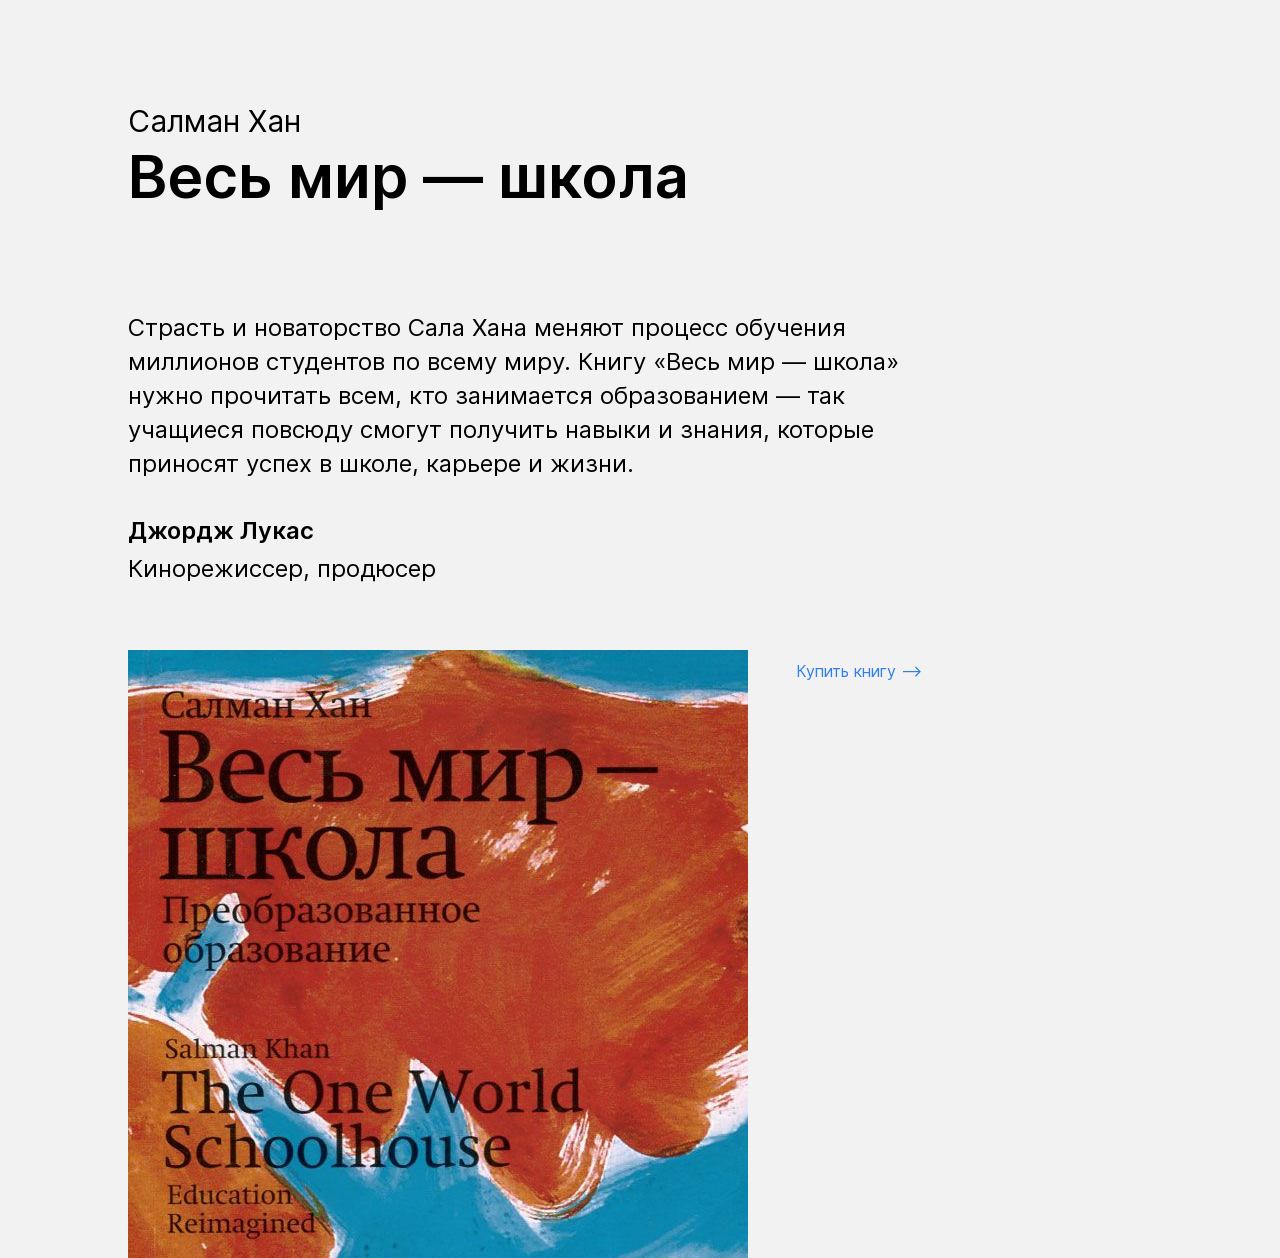
==== index1.html @ 0eb5c7db "my first commit" ====
<!DOCTYPE html>
<html lang="ru">
  <head>
    <meta charset="utf-8" />
    <meta name="viewport" content="width=device-width, initial-scale=1.0" />
    <meta name="description" content="Как научиться учиться">
    <meta name="keywords" content="Техники обучения, метод Фейнмана, школа, учеба, саморазвитие">
    <meta name="author" content="Yandex">
    <link rel="stylesheet" href="vendor/normalize.css" />
    <link rel="stylesheet" href="styles/fonts.css" />
    <link rel="stylesheet" href="styles/style.css" />
    <title>Научиться учиться</title>
  </head>
    <body class="page">
        <section class="khan">
          <div class="khan__container">
            <p class="khan__author">Салман Хан</p>
            <h2 class="khan__title">Весь мир — школа</h2>
            <p class="khan__quote">Страсть и новаторство Сала Хана меняют процесс обучения миллионов студентов по всему миру. Книгу «Весь мир — школа» нужно прочитать всем, кто занимается образованием — так учащиеся повсюду смогут получить навыки и знания, которые приносят успех в школе, карьере и жизни.</p>
            <p class="khan__quote-author">Джордж Лукас</p>
            <p class="khan__quote-author-subline">Кинорежиссер, продюсер</p>
            <div class="book-container">
              <div class="book-pic"></div>
              <p class="buy-link"><a class="buy-link_decoration" href="#">Купить книгу &#10230</a></p>
            </div>
          </div>
        </section>
    </body>
</html>
---- styles/fonts.css ----
@font-face {
    font-family: 'Inter';
    src: url(../fonts/Inter/Inter-Regular.woff2) format('woff2'),
    url(../fonts/Inter/Inter-Regular.woff) format('woff');
    font-weight: normal;
}

@font-face {
    font-family: 'Inter';
    src: url(../fonts/Inter/Inter-Bold.woff2) format('woff2'),
    url(../fonts/Inter/Inter-Bold.woff) format('woff');
    font-weight: bold;
}

@font-face {
    font-family: 'Inter';
    src: url(../fonts/Inter/Inter-SemiBold.woff2) format('woff2'),
    url(../fonts/Inter/Inter-SemiBold.woff) format('woff');
    font-weight: 600;
}
---- styles/style.css ----
@import url(fonts.css);

.page {
  min-width: 1100px;
  /* мы ещё не умеем делать мобильную версию сайта, */
  /* поэтому выше установлена минимальная ширина страницы */
  max-width: 1600px;
  /* выше установили ограничение по максимальной ширине */
  margin: 0 auto;
  /* выше для экранов больше 1600px отцентрировали весь контент */
  background-color: #f2f2f2;
  font-family: "Inter", "Helvetica Neue", Arial, sans-serif;
}

.khan {
  background-color: #f2f2f2;
  margin: 0;
}

.khan__container {
  width: 80%;
  margin: 0 auto;
  padding-top: 100px;
  padding-bottom: 0;
}

.khan__author {
  margin: 0;
  line-height: 42px;
  font-size: 30px;
  font-weight: normal;
}

.khan__title {
  margin: 0;
  line-height: 1.15;
  font-size: 60px;
  font-weight: 600;
}

.khan__quote {
  width: 790px;
  margin-top: 100px;
  margin-bottom: 36px;
  line-height: 34px;
  font-size: 24px;
  font-weight: normal;
}

.khan__quote-author {
  margin: 0;
  line-height: 1.15;
  font-size: 24px;
  font-weight: 600;
}

.khan__quote-author-subline {
  margin: 0;
  margin-top: 10px;
  margin-bottom: 68px;
  line-height: 1.15;
  font-size: 24px;
  font-weight: normal;
}

.book-container {
  display: flex;
}

.book-pic {
  width: 620px;
  height: 608px;
  background-image: url(../images/khan-book.jpg);
}

.buy-link {
  margin: 0;
  margin-left: 48px;
  
}

.buy-link_decoration {
  color: #2f80ed;
  text-decoration: none;
  line-height: 42px;
  font-size: 30x;
  font-weight: normal;
}
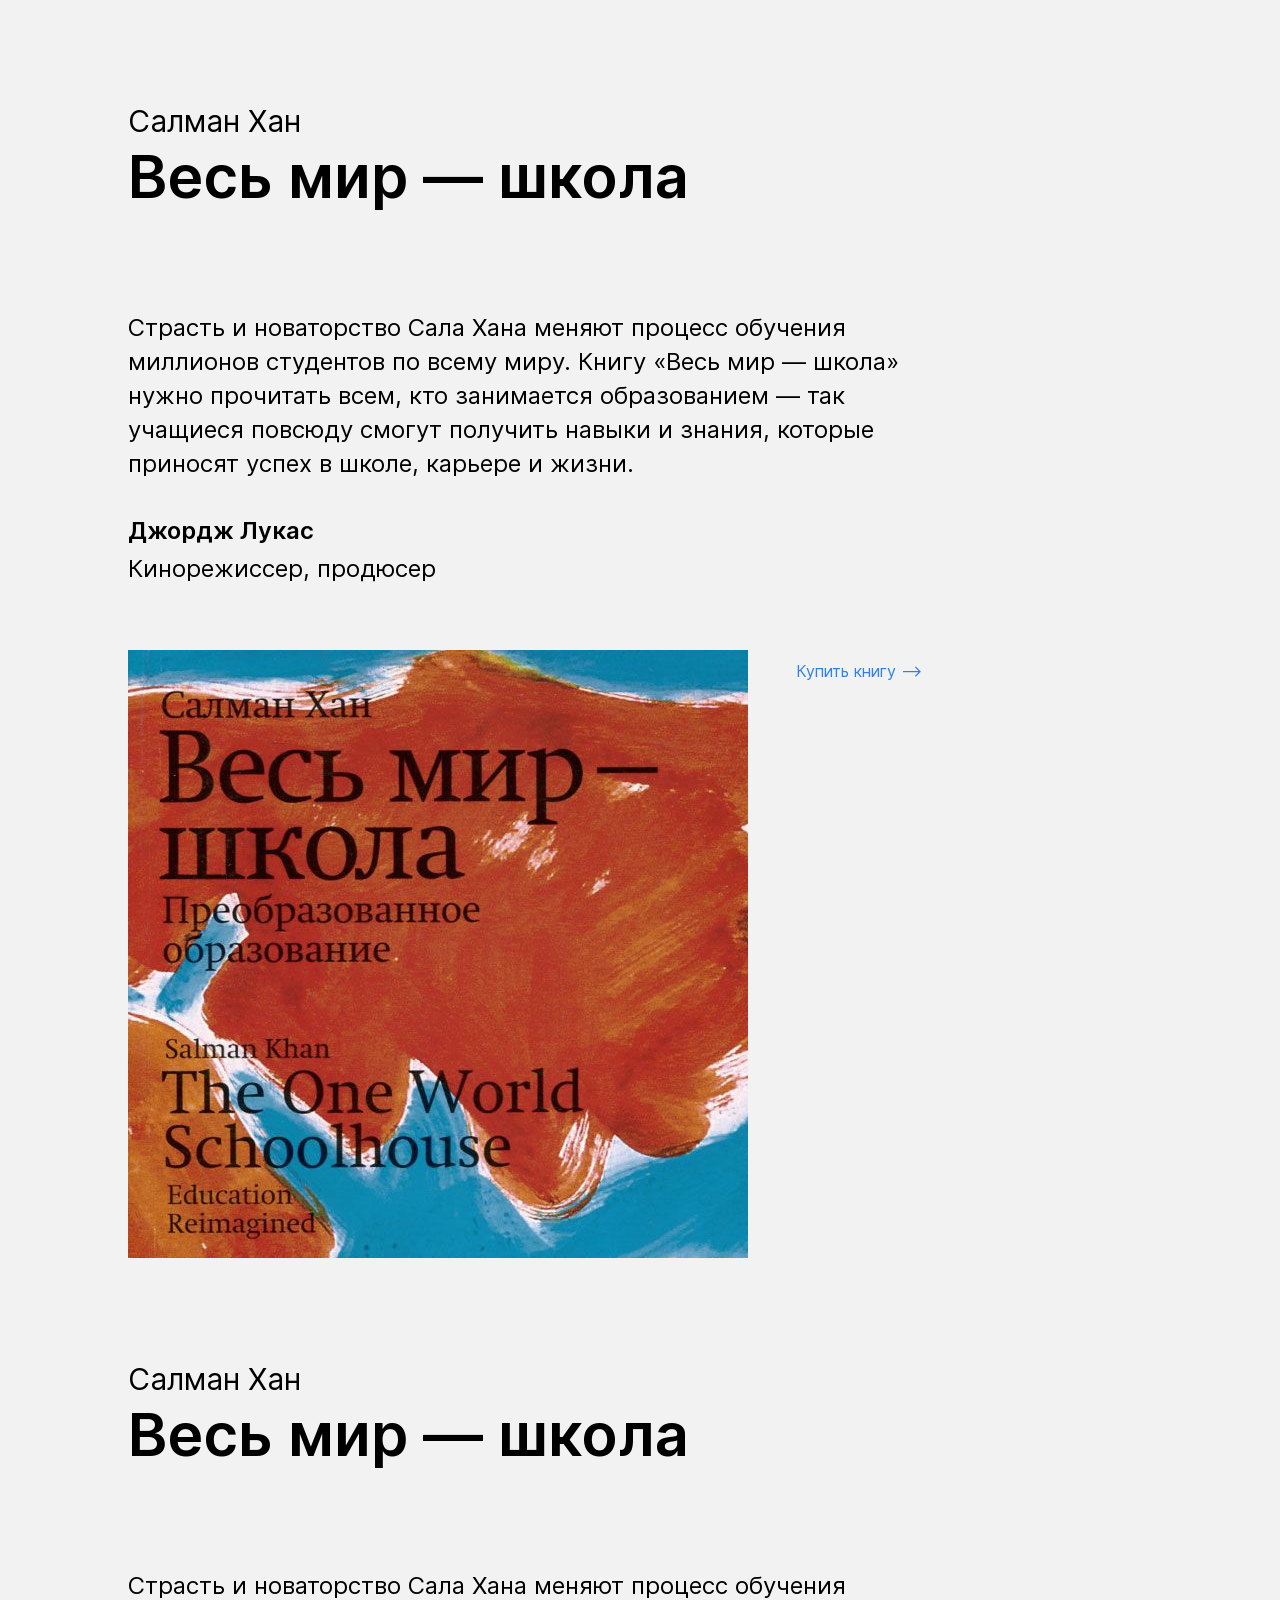
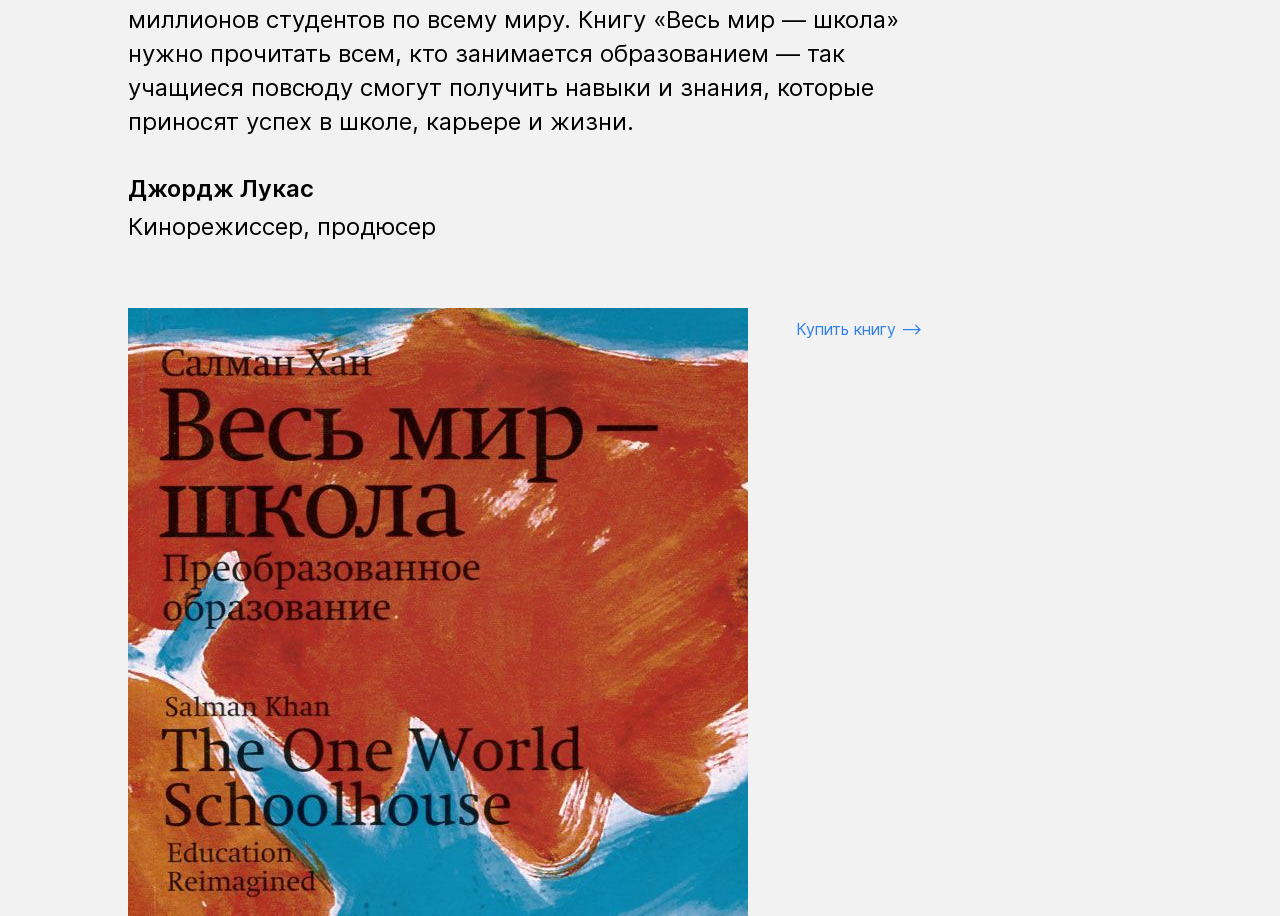
==== commit 9cb972da: "add index1.html" ====
--- a/index1.html
+++ b/index1.html
@@ -25,5 +25,19 @@
             </div>
           </div>
         </section>
+
+        <section class="khan">
+          <div class="khan__container">
+            <p class="khan__author">Салман Хан</p>
+            <h2 class="khan__title">Весь мир — школа</h2>
+            <p class="khan__quote">Страсть и новаторство Сала Хана меняют процесс обучения миллионов студентов по всему миру. Книгу «Весь мир — школа» нужно прочитать всем, кто занимается образованием — так учащиеся повсюду смогут получить навыки и знания, которые приносят успех в школе, карьере и жизни.</p>
+            <p class="khan__quote-author">Джордж Лукас</p>
+            <p class="khan__quote-author-subline">Кинорежиссер, продюсер</p>
+            <div class="book-container">
+              <div class="book-pic"></div>
+              <p class="buy-link"><a class="buy-link_decoration" href="#">Купить книгу &#10230</a></p>
+            </div>
+          </div>
+        </section>
     </body>
 </html>
